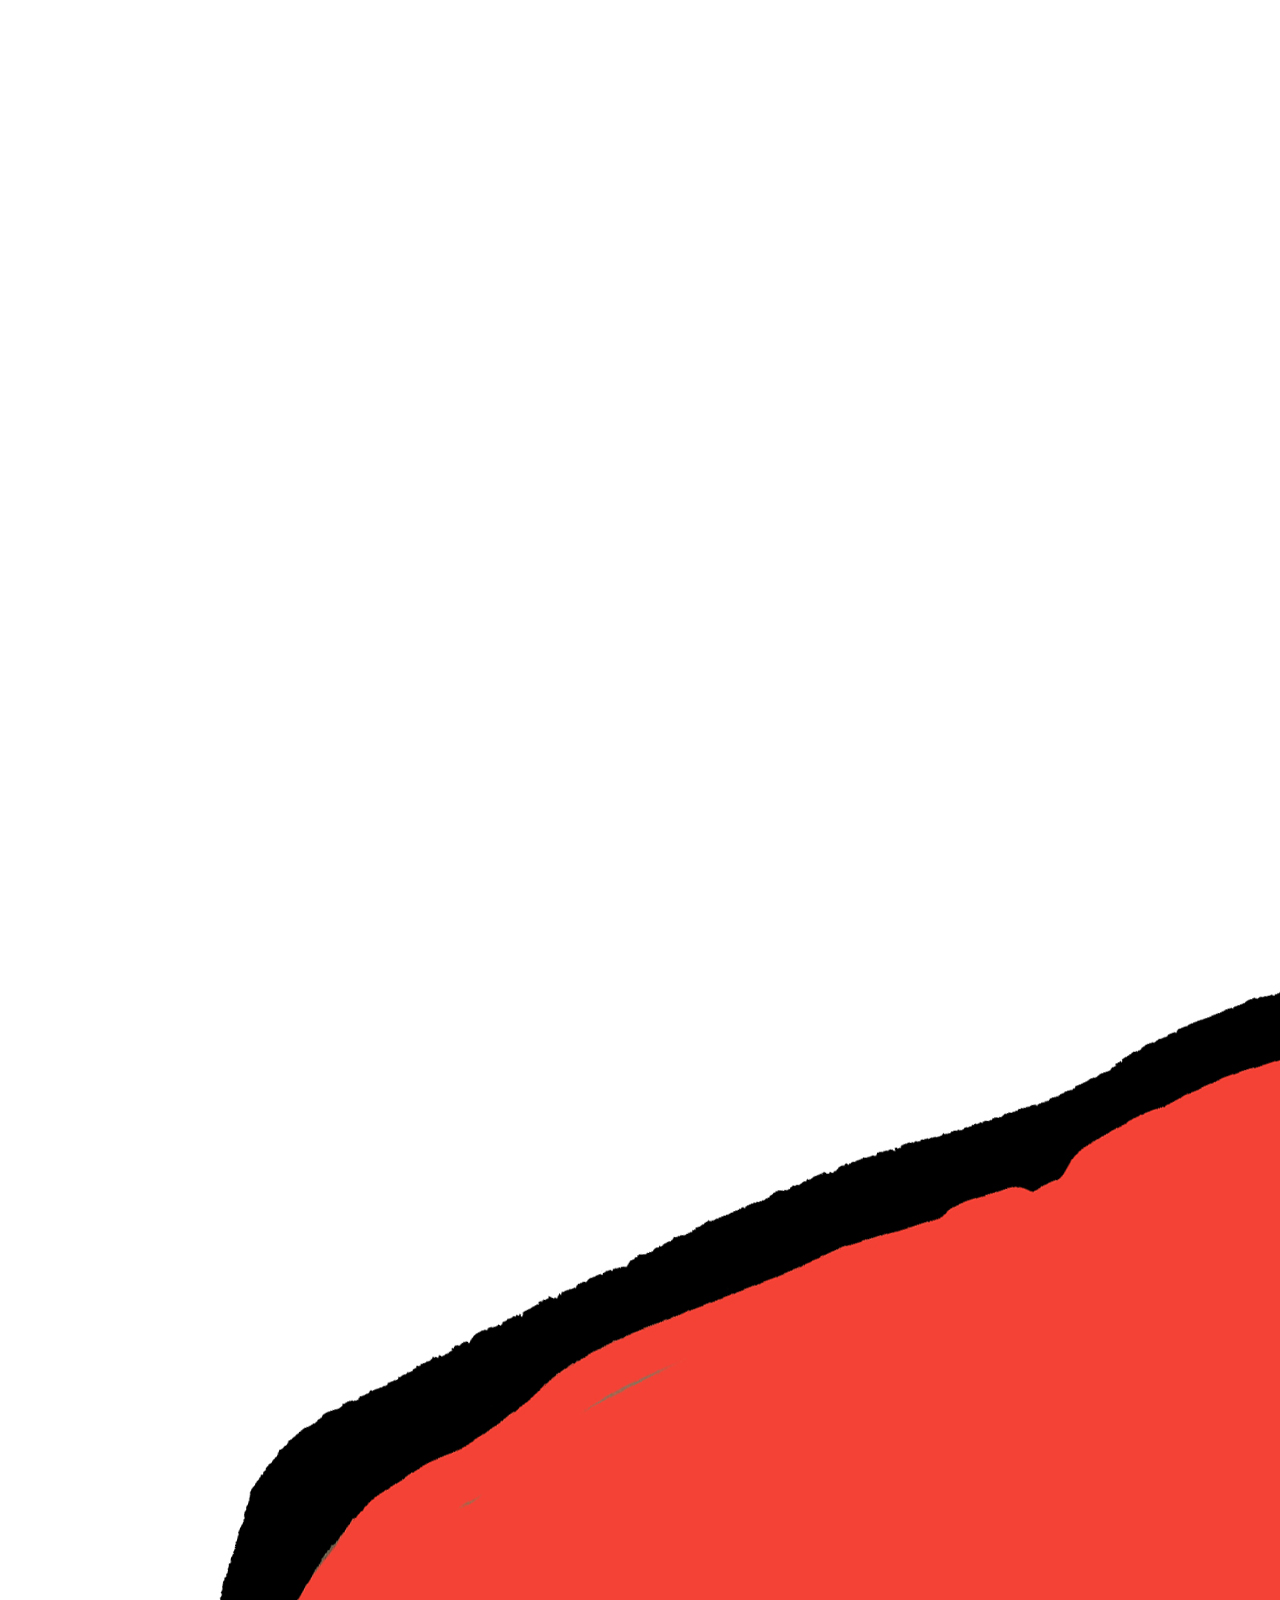
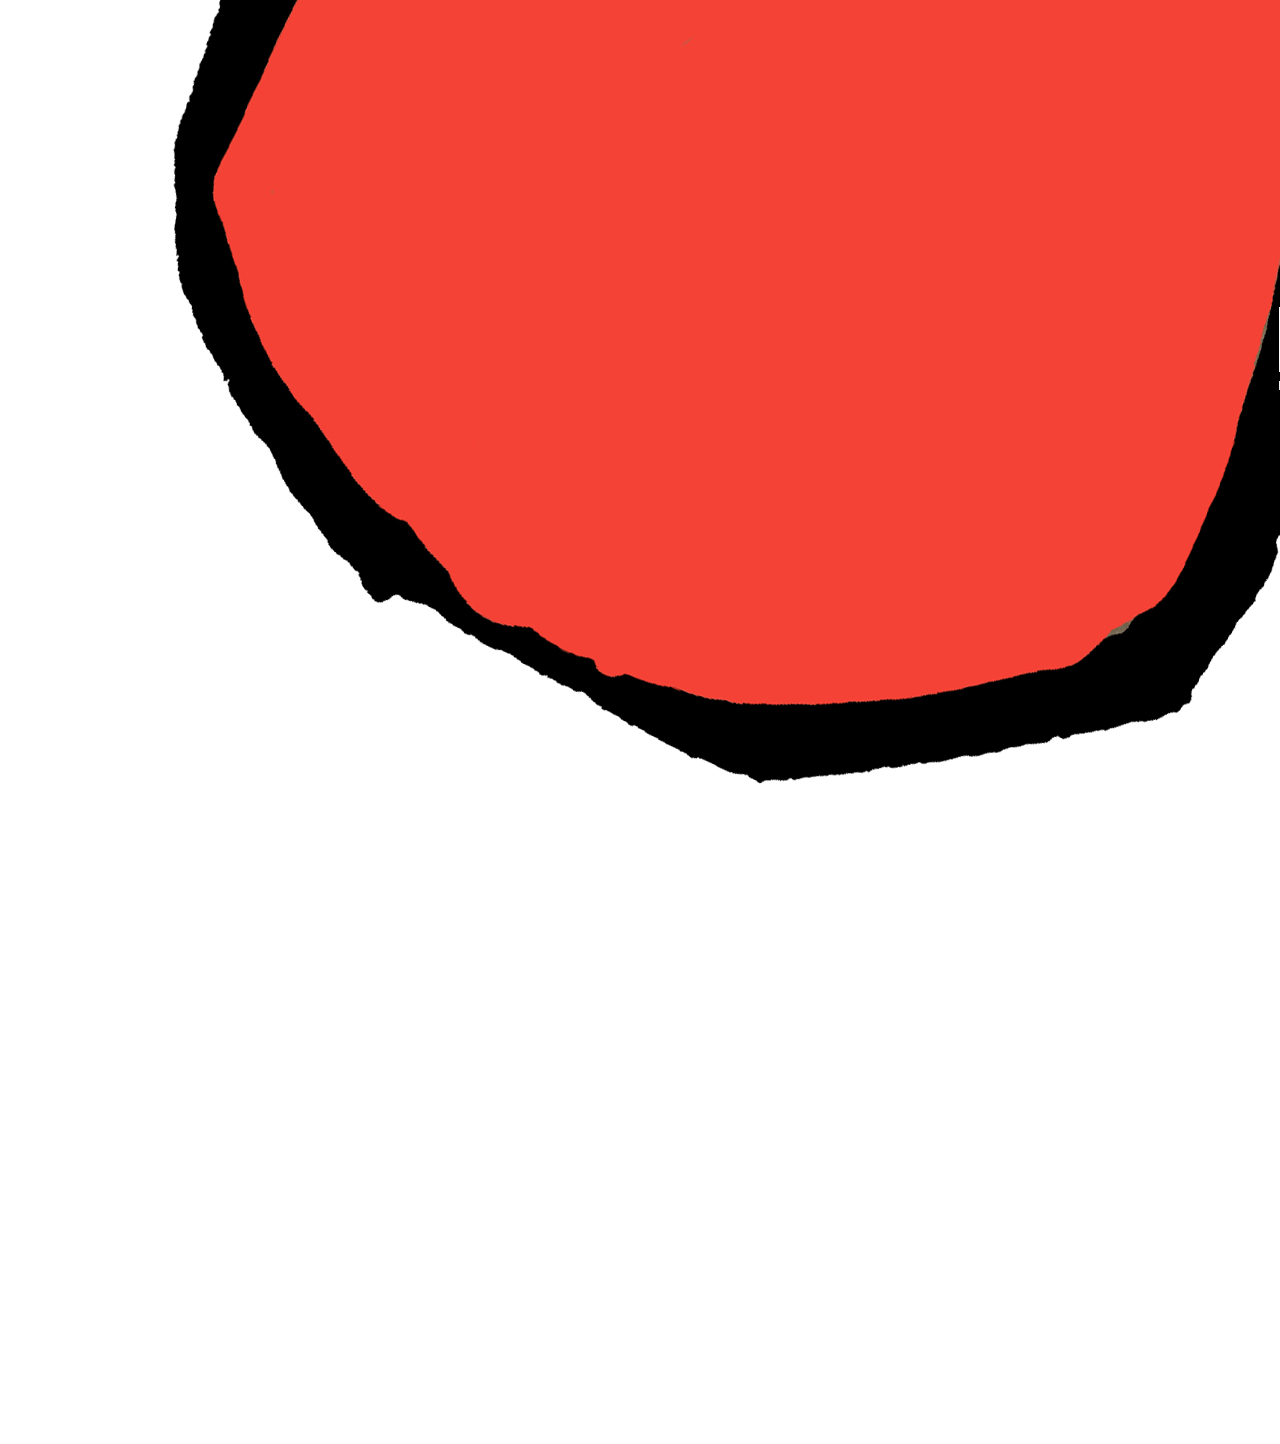
==== bone_handles.html @ 5386dc50 "add image" ====
<!DOCTYPE html>
<html>
<head>
  <meta name="viewport" content="width=device-width, initial-scale=1.0">
  <title>Bone Handles</title>
</head>
<body>
  <img src="/images/bone_handles.jpg">
</body>
</html>
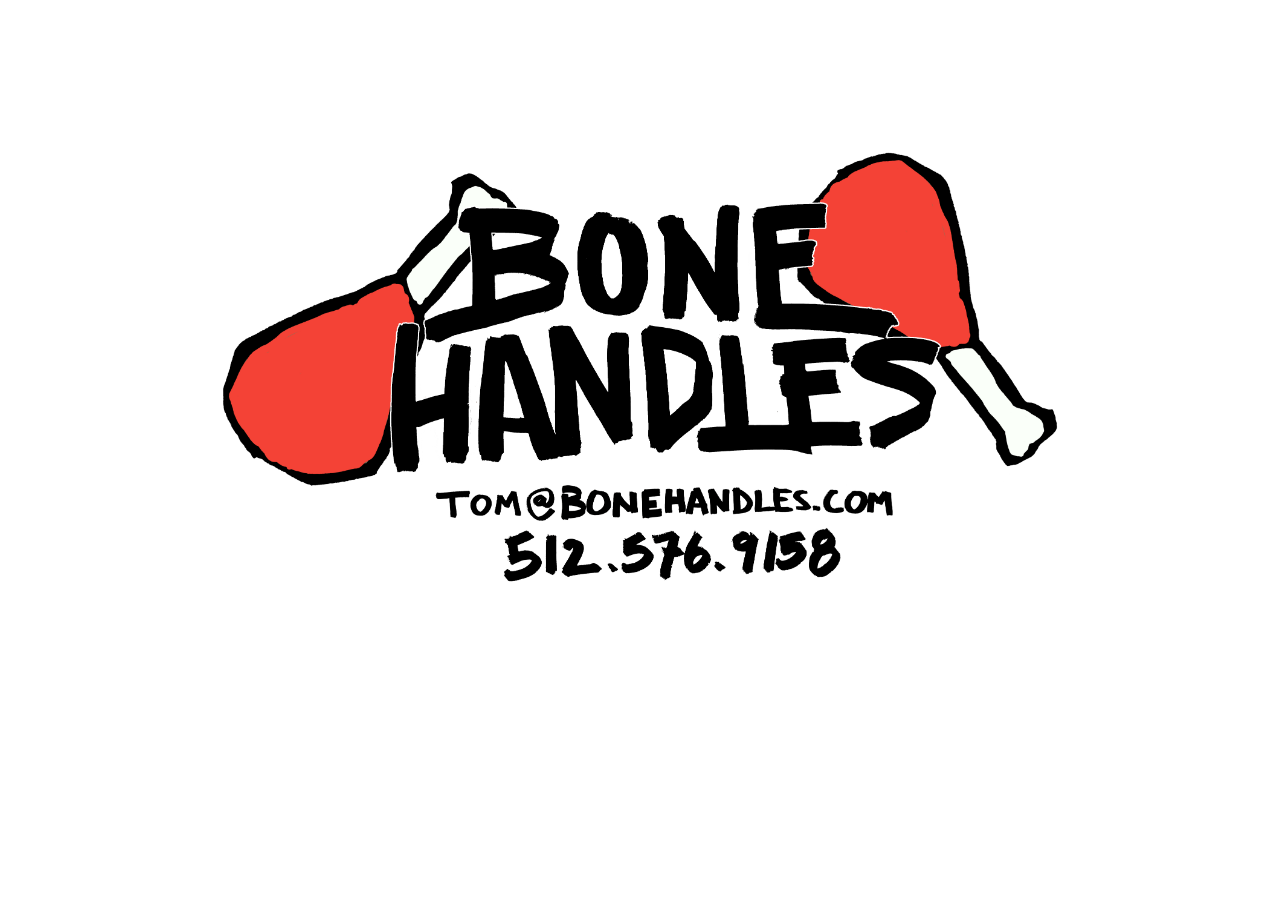
==== commit 7a97ca69: "new pic" ====
--- a/bone_handles.html
+++ b/bone_handles.html
@@ -3,8 +3,9 @@
 <head>
   <meta name="viewport" content="width=device-width, initial-scale=1.0">
   <title>Bone Handles</title>
+  <link rel="stylesheet" href="./css/style.css">
 </head>
 <body>
-  <img src="/images/bone_handles.jpg">
+  <img class="bone_pic" src="./images/bone_handles.jpg">
 </body>
 </html>
--- a/css/style.css
+++ b/css/style.css
@@ -0,0 +1,6 @@
+.bone_pic {
+  width: 70%;
+  display: block;
+  margin: auto;
+  margin-top: 10%;
+}
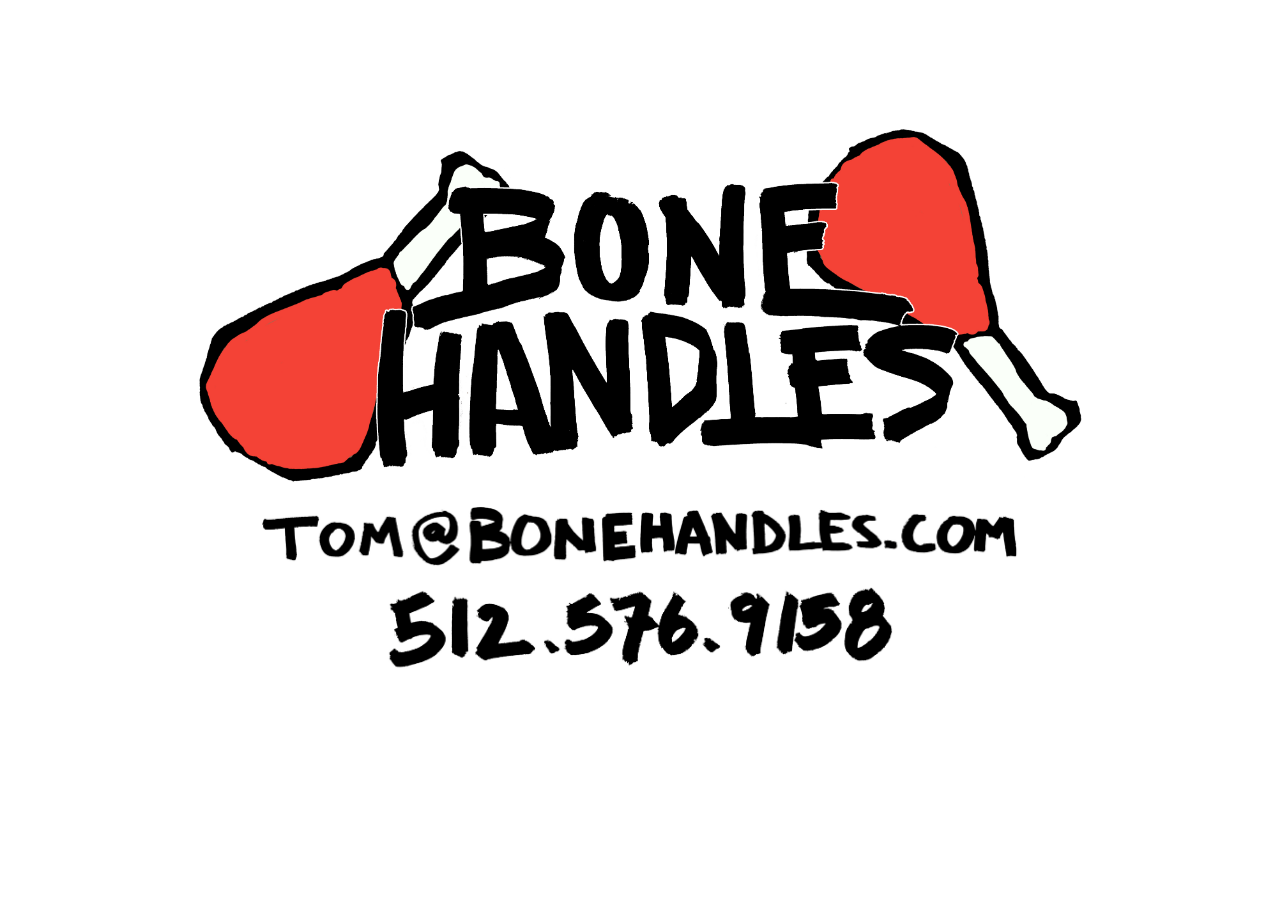
==== commit 0b2c7eff: "email, phone links" ====
--- a/bone_handles.html
+++ b/bone_handles.html
@@ -7,5 +7,7 @@
 </head>
 <body>
   <img class="bone_pic" src="./images/bone_handles.jpg">
+  <a href="mailto:tom@bonehandles.com"><img class="email_pic" src="./images/email.jpg"></a>
+  <a href="tel:+1-512-576-9158"><img class="number_pic" src="./images/number.jpg"></a>
 </body>
 </html>
--- a/css/style.css
+++ b/css/style.css
@@ -3,4 +3,18 @@
   display: block;
   margin: auto;
   margin-top: 10%;
+}
+
+.email_pic {
+  width: 60%;
+  display: block;
+  margin: auto;
+  margin-top: 1.8%;
+}
+
+.number_pic {
+  width: 40%;
+  display: block;
+  margin: auto;
+  margin-top: 1.5%;
 }
